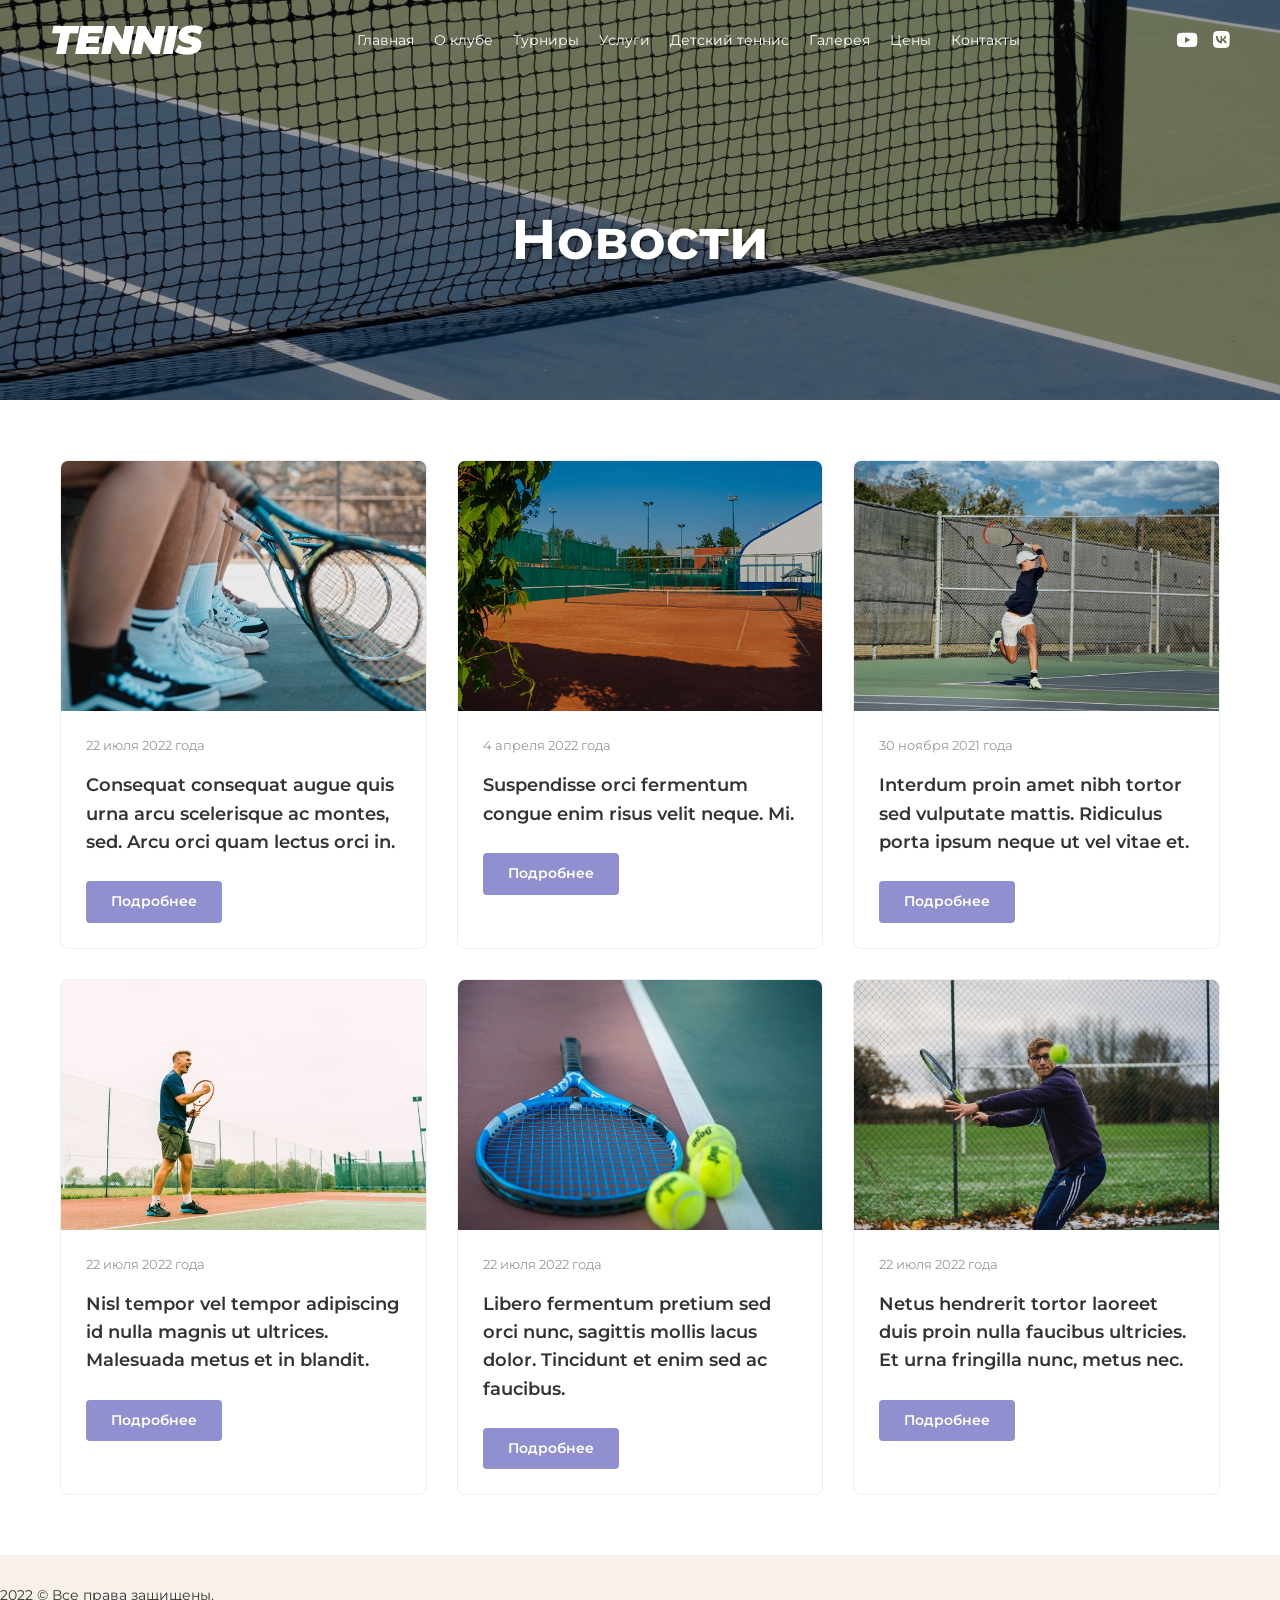
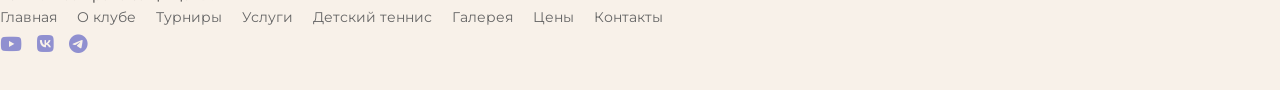
==== news.html @ 15910b1b "Add files via upload" ====
<!DOCTYPE html>
<html lang="ru">

<head>
    <meta charset="UTF-8">
    <meta name="viewport" content="width=device-width, initial-scale=1.0">
    <title>Tennis Club - Новости</title>
    <link rel="stylesheet" href="style.css">
    <link rel="preconnect" href="https://fonts.googleapis.com">
    <link rel="preconnect" href="https://fonts.gstatic.com" crossorigin>
    <link href="https://fonts.googleapis.com/css2?family=Montserrat:wght@400;600;700&display=swap" rel="stylesheet">
    <link rel="stylesheet" href="https://cdnjs.cloudflare.com/ajax/libs/font-awesome/6.0.0/css/all.min.css">
</head>
<!-- менююю -->

<body>
    <header class="header">
        <div class="header-overlay">
            <nav class="nav-container">
                <div class="logo">Tennis</div>
                <ul class="nav-menu">
                    <li><a href="#">Главная</a></li>
                    <li><a href="#">О клубе</a></li>
                    <li><a href="#">Турниры</a></li>
                    <li><a href="#">Услуги</a></li>
                    <li><a href="#">Детский теннис</a></li>
                    <li><a href="#">Галерея</a></li>
                    <li><a href="#">Цены</a></li>
                    <li><a href="#">Контакты</a></li>
                </ul>
                <div class="social-icons">
                    <a href="#"><i class="fab fa-youtube"></i></a>
                    <a href="#"><i class="fab fa-vk"></i></a>
                </div>
                <div class="burger-menu">
                    <span></span>
                    <span></span>
                    <span></span>
                </div>
            </nav>
            <div class="header-content">
                <h1>Новости</h1>
            </div>
        </div>
    </header>

    <main class="container">
        <div class="news-grid">
            <!-- 1 блок -->
            <article class="news-card">
                <div class="card-image">
                    <img src="23d897357e5d84a18640ba953bb085dcdbfcadea.jpg" alt="News 1">
                </div>
                <div class="card-content">
                    <time datetime="2022-07-22">22 июля 2022 года</time>
                    <h2>Consequat consequat augue quis urna arcu scelerisque ac montes, sed. Arcu orci quam lectus orci
                        in.</h2>
                    <a href="#" class="btn-more">Подробнее</a>
                </div>
            </article>

            <!-- 2 блок -->
            <article class="news-card">
                <div class="card-image">
                    <img src="bacb1dffab5986e44d18b8a50889a860a739e899.png" alt="News 2">
                </div>
                <div class="card-content">
                    <time datetime="2022-04-04">4 апреля 2022 года</time>
                    <h2>Suspendisse orci fermentum congue enim risus velit neque. Mi.</h2>
                    <a href="#" class="btn-more">Подробнее</a>
                </div>
            </article>

            <!-- 3 блок -->
            <article class="news-card">
                <div class="card-image">
                    <img src="46a38a90497769068963f75bbc3ea9401f3189d6.jpg" alt="News 3">
                </div>
                <div class="card-content">
                    <time datetime="2021-11-30">30 ноября 2021 года</time>
                    <h2>Interdum proin amet nibh tortor sed vulputate mattis. Ridiculus porta ipsum neque ut vel vitae
                        et.</h2>
                    <a href="#" class="btn-more">Подробнее</a>
                </div>
            </article>

            <!-- 4 блок -->
            <article class="news-card">
                <div class="card-image">
                    <img src="9e08822405be2b039dbaebe061c80bfd1deac931.jpg" alt="News 4">
                </div>
                <div class="card-content">
                    <time datetime="2022-07-22">22 июля 2022 года</time>
                    <h2>Nisl tempor vel tempor adipiscing id nulla magnis ut ultrices. Malesuada metus et in blandit.
                    </h2>
                    <a href="#" class="btn-more">Подробнее</a>
                </div>
            </article>

            <!-- 5 блок -->
            <article class="news-card">
                <div class="card-image">
                    <img src="a43d03452a3cf51c4eac576cf661565d7bc03bb6.jpg" alt="News 5">
                </div>
                <div class="card-content">
                    <time datetime="2022-07-22">22 июля 2022 года</time>
                    <h2>Libero fermentum pretium sed orci nunc, sagittis mollis lacus dolor. Tincidunt et enim sed ac
                        faucibus.</h2>
                    <a href="#" class="btn-more">Подробнее</a>
                </div>
            </article>

            <!-- 6 блок -->
            <article class="news-card">
                <div class="card-image">
                    <img src="f1e86f14450f4ac005867169e369d025a429b071.jpg" alt="News 6">
                </div>
                <div class="card-content">
                    <time datetime="2022-07-22">22 июля 2022 года</time>
                    <h2>Netus hendrerit tortor laoreet duis proin nulla faucibus ultricies. Et urna fringilla nunc,
                        metus nec.</h2>
                    <a href="#" class="btn-more">Подробнее</a>
                </div>
            </article>
        </div>
    </main>
<!-- главный система крш -->
    <footer class="footer">
        <div class="footer-container">
            <div class="footer-top">
                <p>2022 &copy; Все права защищены.</p>
                <ul class="footer-menu">
                    <li><a href="#">Главная</a></li>
                    <li><a href="#">О клубе</a></li>
                    <li><a href="#">Турниры</a></li>
                    <li><a href="#">Услуги</a></li>
                    <li><a href="#">Детский теннис</a></li>
                    <li><a href="#">Галерея</a></li>
                    <li><a href="#">Цены</a></li>
                    <li><a href="#">Контакты</a></li>
                </ul>
                <div class="footer-social">
                    <a href="#"><i class="fab fa-youtube"></i></a>
                    <a href="#"><i class="fab fa-vk"></i></a>
                    <a href="#"><i class="fab fa-telegram"></i></a>
                </div>
            </div>
        </div>
    </footer>
    <!-- бургер меню дын затлары -->

    <script>
        const burger = document.querySelector('.burger-menu');
        const nav = document.querySelector('.nav-menu');

        burger.addEventListener('click', () => {
            nav.classList.toggle('active');
            burger.classList.toggle('active');
        });
    </script>
</body>

</html>
---- style.css ----
:root {
    --primary-color: #9090D0;
    --text-color: #333;
    --light-text: #fff;
    --date-color: #ccc;
    --footer-bg: #F8F1E9;
    --hover-color: #7a7ab8;
    --transition: all 0.3s ease;
}

* {
    margin: 0;
    padding: 0;
    box-sizing: border-box;
}

body {
    font-family: 'Montserrat', sans-serif;
    line-height: 1.6;
    color: var(--text-color);
    background-color: #fff;
    overflow-x: hidden;
}

.container {
    max-width: 1200px;
    margin: 0 auto;
    padding: 60px 20px;
}

/* --- NAVIGATION --- */
.nav-container {
    display: flex;
    justify-content: space-between;
    align-items: center;
    padding: 20px 50px;
    position: relative;
    z-index: 100;
}

.logo {
    font-size: 2.5rem;
    font-weight: 900;
    font-style: italic;
    text-transform: uppercase;
    letter-spacing: -1px;
    line-height: 1;
    color: var(--light-text);
}

.nav-menu {
    display: flex;
    list-style: none;
    gap: 20px;
}

.nav-menu li a {
    color: var(--light-text);
    text-decoration: none;
    font-size: 0.9rem;
    font-weight: 400;
    transition: var(--transition);
}

.nav-menu li a:hover {
    color: var(--primary-color);
}

.social-icons {
    display: flex;
    gap: 15px;
    font-size: 1.2rem;
}

.social-icons a {
    color: var(--light-text);
    transition: var(--transition);
}

.social-icons a:hover {
    color: var(--primary-color);
}

.burger-menu {
    display: none;
    flex-direction: column;
    gap: 5px;
    cursor: pointer;
    z-index: 110;
}

.burger-menu span {
    width: 30px;
    height: 3px;
    background: white;
    transition: var(--transition);
}

/* --- HERO SECTIONS --- */
.header {
    height: 400px;
    background-image: url('55fc92ff86636dc0802da8fc92dbe34c3de348e3.jpg');
    background-size: cover;
    background-position: center;
    position: relative;
    color: var(--light-text);
}

.main-header {
    height: 100vh;
    min-height: 700px;
    background-image: url('8f5e234d9fb9576b43c12b4e361f3da081bdc2c9.jpg');
}

.header-overlay {
    background: rgba(0, 0, 0, 0.4);
    height: 100%;
    width: 100%;
    display: flex;
    flex-direction: column;
}

.header-content {
    flex-grow: 1;
    display: flex;
    justify-content: center;
    align-items: center;
}

.header-content h1 {
    font-size: 3.5rem;
    font-weight: 700;
    text-shadow: 2px 2px 10px rgba(0, 0, 0, 0.5);
}

.main-hero {
    flex-grow: 1;
    display: flex;
    flex-direction: column;
    justify-content: center;
    align-items: flex-start;
    padding: 0 50px;
}

.hero-text h1 {
    font-size: 3.5rem;
    line-height: 1.2;
    margin-bottom: 30px;
    text-align: left;
    text-shadow: none;
}

.video-btn-container {
    display: flex;
    align-items: center;
    gap: 20px;
}

.play-btn {
    width: 60px;
    height: 60px;
    background: white;
    display: flex;
    justify-content: center;
    align-items: center;
    border-radius: 50%;
    color: var(--primary-color);
    text-decoration: none;
    font-size: 1.2rem;
    transition: var(--transition);
}

.play-btn:hover {
    transform: scale(1.1);
    background: var(--primary-color);
    color: white;
}

/* Hero Cards */
.hero-cards {
    display: grid;
    grid-template-columns: repeat(4, 1fr);
    width: 100%;
}

.hero-card {
    padding: 30px;
    background: var(--primary-color);
    border-right: 1px solid rgba(255, 255, 255, 0.2);
    position: relative;
    transition: var(--transition);
}

.hero-card:last-child {
    border-right: none;
}

.hero-card:hover {
    background: var(--hover-color);
}

.card-tag {
    font-size: 0.7rem;
    text-transform: uppercase;
    margin-bottom: 10px;
    opacity: 0.8;
}

.hero-card h3 {
    font-size: 1.2rem;
    font-weight: 600;
}

.card-link {
    position: absolute;
    bottom: 30px;
    right: 30px;
    color: white;
    opacity: 0.7;
    transition: var(--transition);
}

/* --- MAIN SECTIONS --- */
.section-title {
    font-size: 2.5rem;
    margin-bottom: 40px;
    text-align: center;
}

.features-grid {
    display: grid;
    grid-template-columns: repeat(3, 1fr);
    gap: 20px;
    margin-top: -50px;
    /* Немного наползает на шапку как в дизайне */
    position: relative;
    z-index: 20;
}

.feature-card {
    position: relative;
    height: 450px;
    padding: 15px;
    background: white;
    box-shadow: 0 10px 30px rgba(0, 0, 0, 0.05);
    border-radius: 4px;
}

.card-inner {
    position: relative;
    width: 100%;
    height: 100%;
    overflow: hidden;
}

.feature-card img {
    width: 100%;
    height: 100%;
    object-fit: cover;
    transition: var(--transition);
}

.feature-card:hover img {
    transform: scale(1.05);
}

.feature-overlay {
    position: absolute;
    top: 50%;
    left: 50%;
    transform: translate(-50%, -50%);
    width: 100%;
    text-align: center;
    z-index: 2;
}

.feature-overlay::before {
    content: "";
    position: absolute;
    top: 0;
    left: 0;
    right: 0;
    bottom: 0;
    background: rgba(0, 0, 0, 0.3);
    z-index: -1;
}

.feature-overlay h4 {
    color: white;
    font-size: 1.4rem;
    font-weight: 700;
    line-height: 1.4;
    text-shadow: 0 2px 10px rgba(0, 0, 0, 0.5);
}

/* About Club */
.about-club {
    margin: 120px auto;
}

.about-wrapper {
    display: flex;
    position: relative;
    align-items: center;
    min-height: 500px;
}

.club-image-box {
    position: absolute;
    left: 0;
    top: 0;
    width: 45%;
    height: 80%;
    z-index: 2;
    transform: translateY(12%);
}

.club-image-box img {
    width: 100%;
    height: 100%;
    object-fit: cover;
    box-shadow: 0 20px 40px rgba(0, 0, 0, 0.2);
}

.club-content-box {
    flex: 1;
    margin-left: 35%;
    background-color: var(--footer-bg);
    padding: 80px 80px 80px 150px;
    border-radius: 4px;
}

.club-content-box h2 {
    font-size: 2.2rem;
    margin-bottom: 25px;
    font-weight: 700;
}

.club-content-box p {
    margin-bottom: 25px;
    font-size: 0.95rem;
    color: #555;
    line-height: 1.6;
}

.club-quote {
    margin: 40px 0;
}

.club-quote h3 {
    font-size: 1.3rem;
    font-weight: 700;
    color: var(--text-color);
}

.club-list {
    list-style: none;
    display: grid;
    grid-template-columns: 1fr;
    gap: 20px;
}

.club-list li {
    position: relative;
    padding-left: 20px;
    font-size: 0.9rem;
    color: #666;
}

.club-list li::before {
    content: "";
    position: absolute;
    left: 0;
    top: 8px;
    width: 8px;
    height: 8px;
    background-color: var(--primary-color);
    border-radius: 2px;
}

.section-header {
    display: flex;
    justify-content: space-between;
    align-items: center;
    margin-bottom: 40px;
}

.section-header .section-title {
    margin-bottom: 0;
    text-align: left;
}

.slider-nav {
    display: flex;
    gap: 10px;
}

.slider-btn {
    width: 40px;
    height: 40px;
    background-color: var(--primary-color);
    opacity: 0.6;
    color: white;
    border: none;
    border-radius: 4px;
    cursor: pointer;
    transition: var(--transition);
    display: flex;
    justify-content: center;
    align-items: center;
}

.slider-btn:hover {
    opacity: 1;
}

.trainers-grid {
    display: grid;
    grid-template-columns: repeat(6, 1fr);
    gap: 15px;
}

.trainer-card {
    background: white;
    padding: 10px;
    box-shadow: 0 4px 15px rgba(0, 0, 0, 0.05);
    border-radius: 2px;
    display: flex;
    flex-direction: column;
    align-items: center;
}

.trainer-card .card-inner {
    width: 100%;
    aspect-ratio: 3/4;
    overflow: hidden;
    margin-bottom: 12px;
}

.trainer-card img {
    width: 100%;
    height: 100%;
    object-fit: cover;
    display: block;
}

.trainer-card h6 {
    font-size: 0.85rem;
    font-weight: 700;
    margin-top: 5px;
    margin-bottom: 5px;
    color: var(--text-color);
    text-align: center;
}

.trainer-card p {
    font-size: 0.65rem;
    color: #888;
    line-height: 1.3;
    text-align: center;
}

/* Prices & Services */
.prices-services {
    padding: 80px 0;
}

.ps-flex {
    display: flex;
    gap: 60px;
}

.prices-col {
    flex: 1;
}

.services-col {
    flex: 1;
}

.price-list {
    display: flex;
    flex-direction: column;
    gap: 15px;
}

.price-item {
    background-color: var(--primary-color);
    color: white;
    padding: 15px 25px;
    display: flex;
    justify-content: space-between;
    align-items: center;
    border-radius: 4px;
    cursor: pointer;
    transition: var(--transition);
}

.price-item:hover {
    background-color: var(--hover-color);
    transform: translateX(5px);
}

.service-main-card {
    position: relative;
    height: 350px;
    border-radius: 4px;
    overflow: hidden;
}

.service-main-card img {
    width: 100%;
    height: 100%;
    object-fit: cover;
}

.service-main-card .service-overlay {
    position: absolute;
    bottom: 0;
    left: 0;
    width: 100%;
    padding: 30px;
    background: linear-gradient(transparent, rgba(0, 0, 0, 0.7));
}

.service-main-card h4 {
    color: white;
    font-size: 1.5rem;
    font-weight: 700;
}

/* --- NEWS PAGE --- */
.news-grid {
    display: grid;
    grid-template-columns: repeat(3, 1fr);
    gap: 30px;
}

.news-card {
    background: #fff;
    border: 1px solid #eee;
    border-radius: 8px;
    overflow: hidden;
    transition: var(--transition);
    display: flex;
    flex-direction: column;
}

.news-card:hover {
    box-shadow: 0 20px 40px rgba(0, 0, 0, 0.08);
    transform: translateY(-8px);
}

.card-image {
    height: 250px;
    overflow: hidden;
}

.card-image img {
    width: 100%;
    height: 100%;
    object-fit: cover;
}

.card-content {
    padding: 25px;
    flex-grow: 1;
}

.card-content time {
    display: block;
    font-size: 0.8rem;
    color: #999;
    margin-bottom: 15px;
}

.card-content h2 {
    font-size: 1.1rem;
    font-weight: 600;
    margin-bottom: 25px;
    color: #333;
}

.btn-more {
    display: inline-block;
    padding: 10px 25px;
    background-color: var(--primary-color);
    color: white;
    text-decoration: none;
    font-size: 0.85rem;
    font-weight: 600;
    border-radius: 4px;
    transition: var(--transition);
}

/* --- FOOTER --- */
.footer {
    background-color: var(--footer-bg);
    padding: 30px 0;
    font-size: 0.85rem;
}

.footer-content {
    display: flex;
    justify-content: space-between;
    align-items: center;
    flex-wrap: wrap;
    gap: 30px;
}

.footer-menu {
    display: flex;
    list-style: none;
    gap: 20px;
}

.footer-menu li a {
    color: #666;
    text-decoration: none;
    transition: var(--transition);
}

.footer-menu li a:hover {
    color: var(--primary-color);
}

.footer-social {
    display: flex;
    gap: 15px;
}

.footer-social a {
    color: var(--primary-color);
    font-size: 1.2rem;
}

/* --- MEDIA QUERIES --- */
@media (max-width: 1024px) {
    .ps-flex {
        flex-direction: column;
    }

    .news-grid,
    .features-grid {
        grid-template-columns: repeat(2, 1fr);
    }

    .trainers-grid {
        grid-template-columns: repeat(3, 1fr);
    }
}

@media (max-width: 768px) {
    .nav-container {
        padding: 20px;
    }

    .nav-menu {
        position: fixed;
        top: 0;
        right: -100%;
        width: 70%;
        height: 100vh;
        background: rgba(0, 0, 0, 0.9);
        flex-direction: column;
        justify-content: center;
        align-items: center;
        transition: var(--transition);
    }

    .nav-menu.active {
        right: 0;
    }

    .burger-menu {
        display: flex;
    }

    .burger-menu.active span:nth-child(1) {
        transform: rotate(45deg) translate(5px, 6px);
    }

    .burger-menu.active span:nth-child(2) {
        opacity: 0;
    }

    .burger-menu.active span:nth-child(3) {
        transform: rotate(-45deg) translate(5px, -6px);
    }

    .main-hero,
    .header-content {
        padding: 0 20px;
    }

    .hero-text h1,
    .header-content h1 {
        font-size: 2.2rem;
    }

    .hero-cards {
        grid-template-columns: 1fr;
    }

    .hero-card {
        border-right: none;
        border-bottom: 1px solid rgba(255, 255, 255, 0.1);
    }

    .about-wrapper {
        flex-direction: column;
    }

    .club-image-box {
        position: relative;
        width: 100%;
        transform: none;
    }

    .club-content-box {
        margin-left: 0;
        padding: 40px 20px;
    }

    .news-grid,
    .features-grid,
    .trainers-grid {
        grid-template-columns: 1fr;
    }

    .footer-content {
        flex-direction: column;
        text-align: center;
    }

    .footer-menu {
        flex-direction: column;
        gap: 10px;
    }
}

@media (max-width: 768px) {
    .nav-container {
        padding: 20px;
    }

    .nav-menu {
        position: fixed;
        top: 0;
        right: -100%;
        width: 70%;
        height: 100vh;
        background: rgba(0, 0, 0, 0.9);
        flex-direction: column;
        justify-content: center;
        align-items: center;
        transition: var(--transition);
    }

    .nav-menu.active {
        right: 0;
    }

    .burger-menu {
        display: flex;
    }

    .burger-menu.active span:nth-child(1) {
        transform: rotate(45deg) translate(5px, 6px);
    }

    .burger-menu.active span:nth-child(2) {
        opacity: 0;
    }

    .burger-menu.active span:nth-child(3) {
        transform: rotate(-45deg) translate(5px, -6px);
    }

    .main-hero,
    .header-content {
        padding: 0 20px;
    }

    .hero-text h1,
    .header-content h1 {
        font-size: 2.2rem;
    }

    .hero-cards {
        grid-template-columns: 1fr;
    }

    .hero-card {
        border-right: none;
        border-bottom: 1px solid rgba(255, 255, 255, 0.1);
    }

    .club-flex {
        flex-direction: column;
    }

    .news-grid,
    .features-grid,
    .trainers-grid {
        grid-template-columns: 1fr;
    }
}
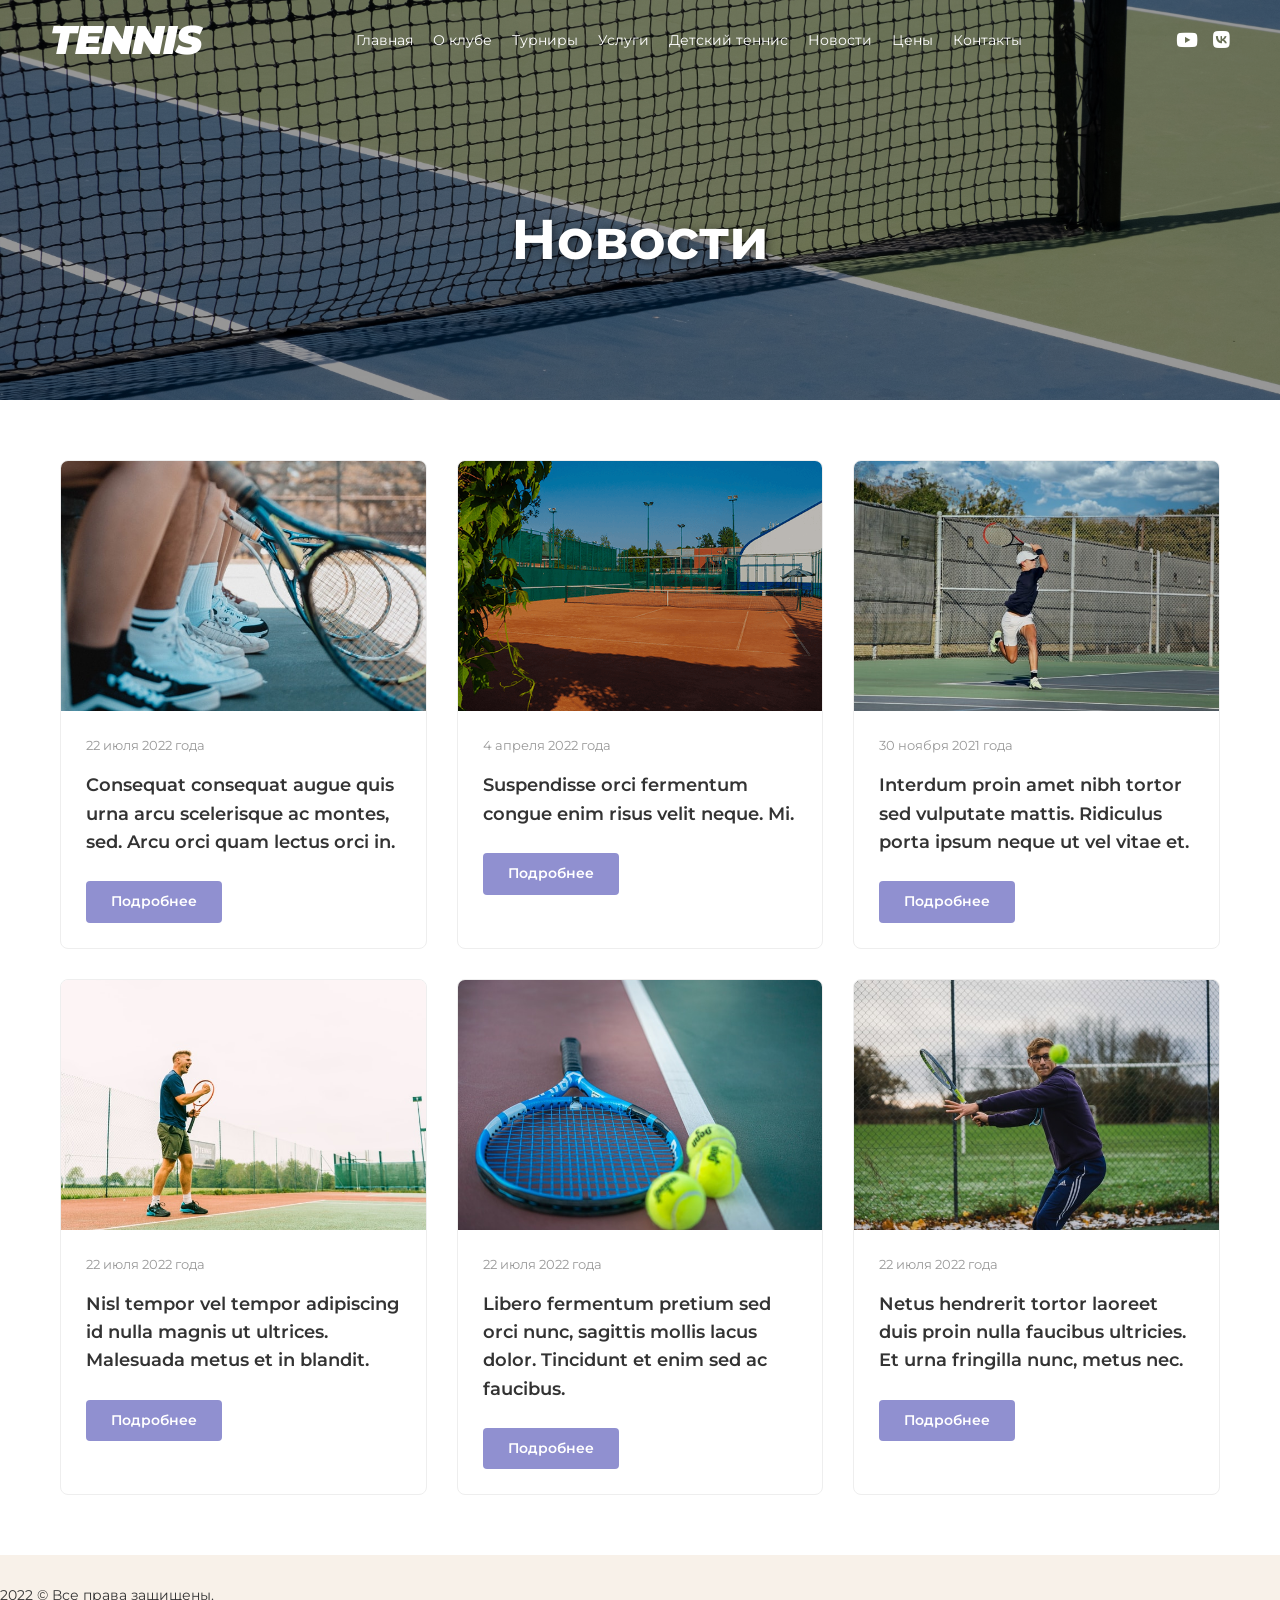
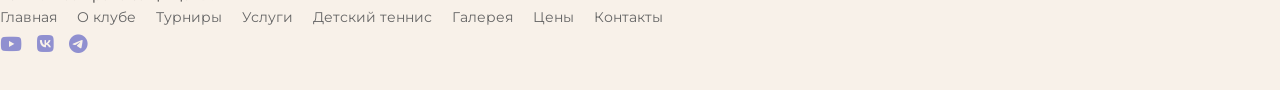
==== commit 897d98cb: "Add files via upload" ====
--- a/news.html
+++ b/news.html
@@ -19,12 +19,12 @@
             <nav class="nav-container">
                 <div class="logo">Tennis</div>
                 <ul class="nav-menu">
-                    <li><a href="#">Главная</a></li>
-                    <li><a href="#">О клубе</a></li>
+                    <li><a href="index.html">Главная</a></li>
+                    <li><a href="club.html">О клубе</a></li>
                     <li><a href="#">Турниры</a></li>
                     <li><a href="#">Услуги</a></li>
                     <li><a href="#">Детский теннис</a></li>
-                    <li><a href="#">Галерея</a></li>
+                    <li><a href="news.html" class="active">Новости</a></li>
                     <li><a href="#">Цены</a></li>
                     <li><a href="#">Контакты</a></li>
                 </ul>
@@ -124,7 +124,7 @@
             </article>
         </div>
     </main>
-<!-- главный система крш -->
+    <!-- главный система крш -->
     <footer class="footer">
         <div class="footer-container">
             <div class="footer-top">
--- a/style.css
+++ b/style.css
@@ -805,4 +805,181 @@
     .trainers-grid {
         grid-template-columns: 1fr;
     }
+}
+
+/* --- GALLERY (club.html) --- */
+.gallery {
+    max-width: 980px;
+    margin: 0 auto 80px;
+}
+
+.gallery-frame {
+    border: 10px solid #f3f3f3;
+    background: white;
+    padding: 6px;
+    box-shadow: 0 8px 30px rgba(0, 0, 0, 0.06);
+    position: relative;
+}
+
+.gallery-frame img {
+    width: 100%;
+    height: auto;
+    display: block;
+}
+
+.photo-label {
+    position: absolute;
+    left: 24px;
+    bottom: 24px;
+    background: var(--primary-color);
+    color: white;
+    padding: 8px 12px;
+    border-radius: 4px;
+    font-weight: 700;
+    font-size: 0.9rem;
+}
+
+.slider-nav {
+    display: flex;
+    gap: 10px;
+}
+
+.slider-btn {
+    width: 40px;
+    height: 40px;
+    background-color: var(--primary-color);
+    opacity: 0.9;
+    color: white;
+    border: none;
+    border-radius: 4px;
+    cursor: pointer;
+    display: flex;
+    justify-content: center;
+    align-items: center;
+    font-size: 1.2rem;
+}
+
+.slider-btn:hover {
+    opacity: 1;
+    transform: translateY(-2px);
+}
+
+@media (max-width: 768px) {
+    .gallery {
+        padding: 0 20px;
+    }
+
+    .photo-label {
+        left: 14px;
+        bottom: 14px;
+    }
+}
+
+/* Additional responsive refinements for tablet (planshet) and phone */
+@media (max-width: 1024px) {
+
+    /* Tablet: slightly reduce hero/header sizes and make hero cards two columns */
+    .header {
+        height: 360px;
+    }
+
+    .main-header {
+        min-height: 600px;
+    }
+
+    .hero-text h1,
+    .header-content h1 {
+        font-size: 2.4rem;
+    }
+
+    .hero-cards {
+        grid-template-columns: repeat(2, 1fr);
+        gap: 12px;
+    }
+
+    .hero-card {
+        padding: 20px;
+    }
+
+    .features-grid {
+        grid-template-columns: repeat(2, 1fr);
+    }
+
+    .trainers-grid {
+        grid-template-columns: repeat(4, 1fr);
+    }
+
+    .news-grid {
+        grid-template-columns: repeat(2, 1fr);
+    }
+}
+
+@media (max-width: 480px) {
+
+    /* Phone: stack everything vertically and reduce sizes */
+    .header {
+        height: 280px;
+    }
+
+    .main-header {
+        min-height: 420px;
+    }
+
+    .hero-text h1,
+    .header-content h1 {
+        font-size: 1.6rem;
+    }
+
+    .hero-cards {
+        grid-template-columns: 1fr;
+    }
+
+    .hero-card {
+        padding: 16px;
+    }
+
+    .features-grid,
+    .trainers-grid {
+        grid-template-columns: 1fr;
+    }
+
+    .about-wrapper {
+        flex-direction: column;
+    }
+
+    .club-image-box {
+        position: relative;
+        width: 100%;
+        height: 220px;
+        transform: none;
+    }
+
+    .club-content-box {
+        margin-left: 0;
+        padding: 20px;
+    }
+
+    .news-card .card-image {
+        height: 180px;
+    }
+
+    .card-content h2 {
+        font-size: 1rem;
+    }
+
+    .container {
+        padding: 30px 12px;
+    }
+
+    .nav-menu {
+        width: 85%;
+    }
+
+    .logo {
+        font-size: 2rem;
+    }
+
+    .burger-menu span {
+        width: 24px;
+    }
 }
